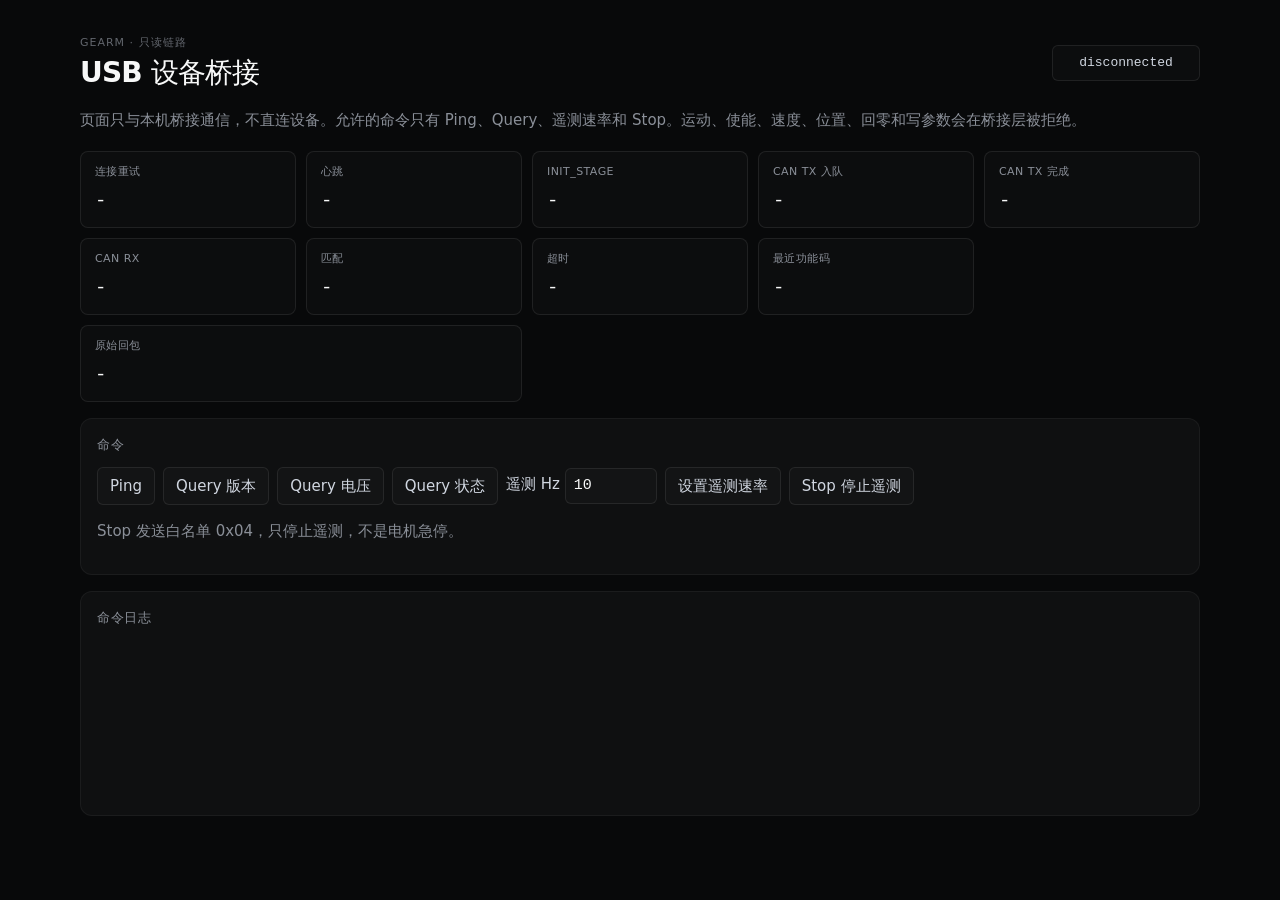
==== bridge/web/index.html @ 80515776 "feat: GEArm 上位机工具链与桥接服务初始入库 包含三部分：  1) 桥接服务 bridge/    - serial_bridge.py：Web 服务 + USB CDC 链路管理 + 命令" ====
<!DOCTYPE html>
<html lang="zh-CN">
<head>
  <meta charset="utf-8">
  <meta name="viewport" content="width=device-width, initial-scale=1">
  <title>GEArm 设备桥接（USB CDC）</title>
  <link rel="stylesheet" href="style.css">
</head>
<body>
  <header>
    <div>
      <p class="eyebrow">GEArm · 只读链路</p>
      <h1>USB 设备桥接</h1>
    </div>
    <p id="connection" class="pill">disconnected</p>
  </header>
  <p class="note">页面只与本机桥接通信，不直连设备。允许的命令只有 Ping、Query、遥测速率和 Stop。运动、使能、速度、位置、回零和写参数会在桥接层被拒绝。</p>
  <section class="grid" aria-label="遥测">
    <article><span>连接重试</span><strong id="retry">-</strong></article>
    <article><span>心跳</span><strong id="heartbeat">-</strong></article>
    <article><span>init_stage</span><strong id="init-stage">-</strong></article>
    <article><span>CAN TX 入队</span><strong id="tx-enqueued">-</strong></article>
    <article><span>CAN TX 完成</span><strong id="tx-complete">-</strong></article>
    <article><span>CAN RX</span><strong id="rx-count">-</strong></article>
    <article><span>匹配</span><strong id="matched">-</strong></article>
    <article><span>超时</span><strong id="timeouts">-</strong></article>
    <article><span>最近功能码</span><strong id="last-fn">-</strong></article>
    <article class="wide"><span>原始回包</span><strong id="last-raw">-</strong></article>
  </section>
  <section class="panel">
    <h2>命令</h2>
    <div class="controls">
      <button id="ping" type="button">Ping</button>
      <button id="query-version" type="button">Query 版本</button>
      <button id="query-voltage" type="button">Query 电压</button>
      <button id="query-state" type="button">Query 状态</button>
      <label>遥测 Hz <input id="rate" type="number" min="1" max="100" value="10"></label>
      <button id="rate-btn" type="button">设置遥测速率</button>
      <button id="stop" type="button">Stop 停止遥测</button>
    </div>
    <p class="hint">Stop 发送白名单 0x04，只停止遥测，不是电机急停。</p>
  </section>
  <section class="panel">
    <h2>命令日志</h2>
    <ol id="log"></ol>
  </section>
  <script src="app.js"></script>
</body>
</html>
---- bridge/web/style.css ----
/* GEArm bridge console — Linear-style dark surface.
 *
 * Near-black canvas, luminance stepping instead of shadows, whisper-thin
 * semi-transparent borders, and a single indigo accent reserved for
 * interactive elements. No external font dependency: system UI stacks stand in
 * for Inter, ui-monospace for Berkeley Mono. */

:root {
  color-scheme: dark;

  /* surfaces */
  --bg: #08090a;
  --panel: #0f1011;
  --surface: #191a1b;
  --surface-hi: #23252a;

  /* text */
  --ink: #f7f8f8;
  --body: #d0d6e0;
  --muted: #8a8f98;
  --subtle: #62666d;

  /* accent + status */
  --accent: #5e6ad2;
  --accent-hi: #7170ff;
  --green: #10b981;
  --amber: #d29922;
  --red: #f2545b;

  /* borders */
  --line: rgba(255, 255, 255, 0.08);
  --line-soft: rgba(255, 255, 255, 0.05);

  --mono: ui-monospace, SFMono-Regular, "Cascadia Mono", Menlo, Monaco, Consolas,
          "Liberation Mono", "Courier New", monospace;
  --sans: system-ui, -apple-system, "Segoe UI", Roboto, "Helvetica Neue",
          "Microsoft YaHei", sans-serif;
}

* { box-sizing: border-box; }

body {
  margin: 0;
  min-height: 100vh;
  color: var(--body);
  background: var(--bg);
  font: 15px/1.5 var(--sans);
  -webkit-font-smoothing: antialiased;
}

header, .note, .grid, .panel {
  width: min(1120px, calc(100% - 32px));
  margin-left: auto;
  margin-right: auto;
}

header {
  display: flex;
  justify-content: space-between;
  align-items: flex-end;
  gap: 16px;
  padding-top: 32px;
}

.eyebrow {
  margin: 0;
  color: var(--subtle);
  letter-spacing: 0.09em;
  text-transform: uppercase;
  font-size: 11px;
  font-weight: 500;
}

h1, h2 { margin: 0; font-weight: 590; color: var(--ink); }

h1 { font-size: 28px; letter-spacing: -0.03em; }
h2 { font-size: 13px; letter-spacing: 0.04em; text-transform: uppercase; color: var(--muted); }

.note, .hint { color: var(--muted); }

.pill {
  min-width: 148px;
  padding: 7px 12px;
  border: 1px solid var(--line);
  border-radius: 6px;
  background: rgba(255, 255, 255, 0.02);
  text-align: center;
  font-family: var(--mono);
  font-size: 13px;
  color: var(--body);
}

.pill.connected { color: var(--green); border-color: rgba(16, 185, 129, 0.35); }
.pill.reconnecting, .pill.connecting { color: var(--amber); border-color: rgba(210, 153, 34, 0.35); }
.pill.disconnected, .pill.stopped { color: var(--red); border-color: rgba(242, 84, 91, 0.35); }

.grid {
  display: grid;
  grid-template-columns: repeat(5, minmax(0, 1fr));
  gap: 10px;
  margin-top: 20px;
}

article {
  padding: 12px 14px;
  background: rgba(255, 255, 255, 0.02);
  border: 1px solid var(--line);
  border-radius: 8px;
}

article span {
  display: block;
  color: var(--muted);
  font-size: 11px;
  letter-spacing: 0.04em;
  text-transform: uppercase;
}

article strong {
  display: block;
  margin-top: 6px;
  font-family: var(--mono);
  font-size: 19px;
  font-weight: 500;
  color: var(--ink);
  overflow-wrap: anywhere;
}

.wide { grid-column: span 2; }

.panel {
  margin-top: 16px;
  padding: 16px;
  background: var(--panel);
  border: 1px solid var(--line-soft);
  border-radius: 12px;
}

.controls {
  display: flex;
  flex-wrap: wrap;
  gap: 8px;
  align-items: center;
  margin-top: 12px;
}

button, input {
  font: inherit;
  color: var(--body);
  background: rgba(255, 255, 255, 0.02);
  border: 1px solid var(--line);
  border-radius: 6px;
}

button {
  padding: 7px 12px;
  cursor: pointer;
  font-weight: 500;
  transition: background 120ms ease, color 120ms ease, border-color 120ms ease;
}
button:hover { background: rgba(255, 255, 255, 0.05); color: var(--ink); }
button:active { background: rgba(255, 255, 255, 0.07); }

button.primary {
  background: var(--accent);
  border-color: var(--accent);
  color: #ffffff;
}
button.primary:hover { background: var(--accent-hi); border-color: var(--accent-hi); color: #ffffff; }

input {
  width: 92px;
  padding: 6px 8px;
  font-family: var(--mono);
  color: var(--ink);
}
input:focus { outline: none; border-color: var(--accent-hi); }

#log {
  min-height: 160px;
  margin: 12px 0 0;
  padding-left: 22px;
  font-family: var(--mono);
  font-size: 13px;
  color: var(--muted);
}

#log li { margin: 4px 0; }
#log li.bad { color: var(--red); }

@media (max-width: 800px) {
  .grid { grid-template-columns: repeat(2, minmax(0, 1fr)); }
  .wide { grid-column: span 2; }
  header { align-items: flex-start; flex-direction: column; }
}
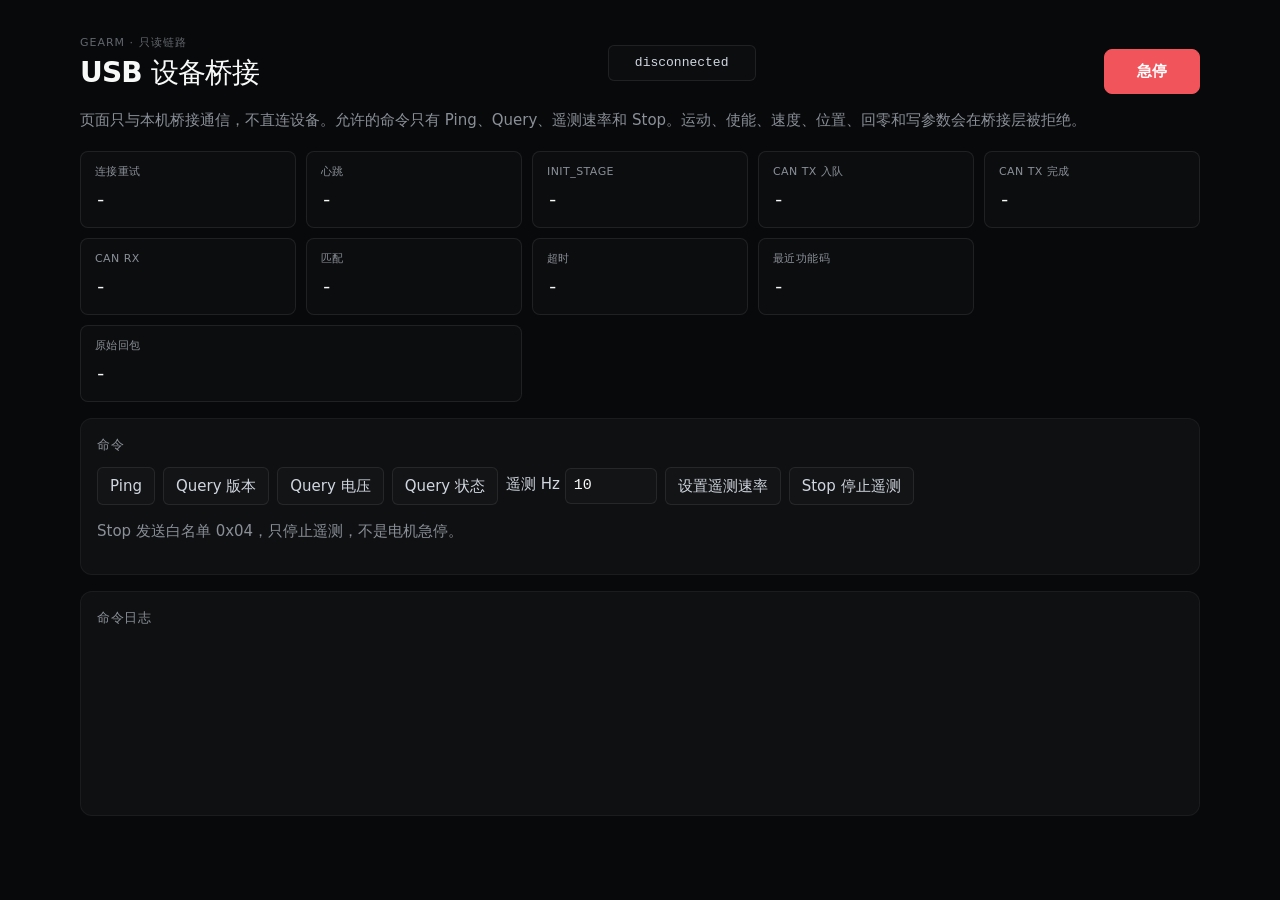
==== commit 7e225e46: "feat(web): 全页面急停按钮 在全部 4 个页面加入常驻急停入口，任意页面工作时均可一键停止机械臂。  新增 bridge/web/estop.js   自包含 IIFE，无外部依赖。注入按钮" ====
--- a/bridge/web/index.html
+++ b/bridge/web/index.html
@@ -1,49 +1,50 @@
-<!DOCTYPE html>
-<html lang="zh-CN">
-<head>
-  <meta charset="utf-8">
-  <meta name="viewport" content="width=device-width, initial-scale=1">
-  <title>GEArm 设备桥接（USB CDC）</title>
-  <link rel="stylesheet" href="style.css">
-</head>
-<body>
-  <header>
-    <div>
-      <p class="eyebrow">GEArm · 只读链路</p>
-      <h1>USB 设备桥接</h1>
-    </div>
-    <p id="connection" class="pill">disconnected</p>
-  </header>
-  <p class="note">页面只与本机桥接通信，不直连设备。允许的命令只有 Ping、Query、遥测速率和 Stop。运动、使能、速度、位置、回零和写参数会在桥接层被拒绝。</p>
-  <section class="grid" aria-label="遥测">
-    <article><span>连接重试</span><strong id="retry">-</strong></article>
-    <article><span>心跳</span><strong id="heartbeat">-</strong></article>
-    <article><span>init_stage</span><strong id="init-stage">-</strong></article>
-    <article><span>CAN TX 入队</span><strong id="tx-enqueued">-</strong></article>
-    <article><span>CAN TX 完成</span><strong id="tx-complete">-</strong></article>
-    <article><span>CAN RX</span><strong id="rx-count">-</strong></article>
-    <article><span>匹配</span><strong id="matched">-</strong></article>
-    <article><span>超时</span><strong id="timeouts">-</strong></article>
-    <article><span>最近功能码</span><strong id="last-fn">-</strong></article>
-    <article class="wide"><span>原始回包</span><strong id="last-raw">-</strong></article>
-  </section>
-  <section class="panel">
-    <h2>命令</h2>
-    <div class="controls">
-      <button id="ping" type="button">Ping</button>
-      <button id="query-version" type="button">Query 版本</button>
-      <button id="query-voltage" type="button">Query 电压</button>
-      <button id="query-state" type="button">Query 状态</button>
-      <label>遥测 Hz <input id="rate" type="number" min="1" max="100" value="10"></label>
-      <button id="rate-btn" type="button">设置遥测速率</button>
-      <button id="stop" type="button">Stop 停止遥测</button>
-    </div>
-    <p class="hint">Stop 发送白名单 0x04，只停止遥测，不是电机急停。</p>
-  </section>
-  <section class="panel">
-    <h2>命令日志</h2>
-    <ol id="log"></ol>
-  </section>
-  <script src="app.js"></script>
-</body>
-</html>
+<!DOCTYPE html>
+<html lang="zh-CN">
+<head>
+  <meta charset="utf-8">
+  <meta name="viewport" content="width=device-width, initial-scale=1">
+  <title>GEArm 设备桥接（USB CDC）</title>
+  <link rel="stylesheet" href="style.css">
+</head>
+<body>
+  <header>
+    <div>
+      <p class="eyebrow">GEArm · 只读链路</p>
+      <h1>USB 设备桥接</h1>
+    </div>
+    <p id="connection" class="pill">disconnected</p>
+  </header>
+  <p class="note">页面只与本机桥接通信，不直连设备。允许的命令只有 Ping、Query、遥测速率和 Stop。运动、使能、速度、位置、回零和写参数会在桥接层被拒绝。</p>
+  <section class="grid" aria-label="遥测">
+    <article><span>连接重试</span><strong id="retry">-</strong></article>
+    <article><span>心跳</span><strong id="heartbeat">-</strong></article>
+    <article><span>init_stage</span><strong id="init-stage">-</strong></article>
+    <article><span>CAN TX 入队</span><strong id="tx-enqueued">-</strong></article>
+    <article><span>CAN TX 完成</span><strong id="tx-complete">-</strong></article>
+    <article><span>CAN RX</span><strong id="rx-count">-</strong></article>
+    <article><span>匹配</span><strong id="matched">-</strong></article>
+    <article><span>超时</span><strong id="timeouts">-</strong></article>
+    <article><span>最近功能码</span><strong id="last-fn">-</strong></article>
+    <article class="wide"><span>原始回包</span><strong id="last-raw">-</strong></article>
+  </section>
+  <section class="panel">
+    <h2>命令</h2>
+    <div class="controls">
+      <button id="ping" type="button">Ping</button>
+      <button id="query-version" type="button">Query 版本</button>
+      <button id="query-voltage" type="button">Query 电压</button>
+      <button id="query-state" type="button">Query 状态</button>
+      <label>遥测 Hz <input id="rate" type="number" min="1" max="100" value="10"></label>
+      <button id="rate-btn" type="button">设置遥测速率</button>
+      <button id="stop" type="button">Stop 停止遥测</button>
+    </div>
+    <p class="hint">Stop 发送白名单 0x04，只停止遥测，不是电机急停。</p>
+  </section>
+  <section class="panel">
+    <h2>命令日志</h2>
+    <ol id="log"></ol>
+  </section>
+  <script src="estop.js"></script>
+  <script src="app.js"></script>
+</body>
+</html>
--- a/bridge/web/style.css
+++ b/bridge/web/style.css
@@ -193,3 +193,89 @@
   .wide { grid-column: span 2; }
   header { align-items: flex-start; flex-direction: column; }
 }
+
+/* ===================== 急停按钮 =====================
+ * 红色、大、和普通按钮明显区分。放在 header 里常驻可见；
+ * viewer.html 没有 header，用 .floating 固定到右上角。
+ * 激活态（急停中）用更深的红 + 脉冲，远看一眼能看出状态。 */
+.estop {
+  display: flex;
+  align-items: center;
+  gap: 8px;
+  flex-shrink: 0;
+}
+
+.estop-btn {
+  background: var(--red);
+  border: 1px solid var(--red);
+  color: #ffffff;
+  font-weight: 650;
+  font-size: 15px;
+  letter-spacing: 0.02em;
+  padding: 10px 22px;
+  min-width: 96px;
+  border-radius: 8px;
+  cursor: pointer;
+  transition: background 0.12s, border-color 0.12s, transform 0.06s;
+}
+
+.estop-btn:hover {
+  background: #ff6b72;
+  border-color: #ff6b72;
+  color: #ffffff;
+}
+
+.estop-btn:active {
+  transform: translateY(1px);
+  background: #d63f46;
+  border-color: #d63f46;
+}
+
+/* 急停中：明显的激活态，避免用户以为按钮没反应 */
+.estop-btn.active {
+  background: #7a1418;
+  border-color: #ff8a8f;
+  color: #ffd9db;
+  animation: estop-pulse 1.6s ease-in-out infinite;
+}
+
+@keyframes estop-pulse {
+  0%, 100% { box-shadow: 0 0 0 0 rgba(242, 84, 91, 0.5); }
+  50%      { box-shadow: 0 0 0 6px rgba(242, 84, 91, 0); }
+}
+
+/* 解除按钮刻意做小做暗，和急停按钮拉开层级，防误触 */
+.estop-clear {
+  background: transparent;
+  border: 1px solid var(--line);
+  color: var(--muted);
+  font-size: 12px;
+  padding: 6px 10px;
+  width: auto;
+  border-radius: 6px;
+  cursor: pointer;
+}
+
+.estop-clear:hover {
+  color: var(--body);
+  border-color: var(--subtle);
+  background: rgba(255, 255, 255, 0.04);
+}
+
+/* 无 header 的页面（viewer.html）：固定右上角，始终可达 */
+.estop.floating {
+  position: fixed;
+  top: 12px;
+  right: 12px;
+  z-index: 100;
+  background: rgba(15, 16, 17, 0.9);
+  backdrop-filter: blur(6px);
+  padding: 8px;
+  border-radius: 10px;
+  border: 1px solid var(--line);
+}
+
+@media (max-width: 640px) {
+  .estop-btn { padding: 9px 16px; min-width: 80px; font-size: 14px; }
+  .estop-clear { font-size: 11px; padding: 5px 8px; }
+}
